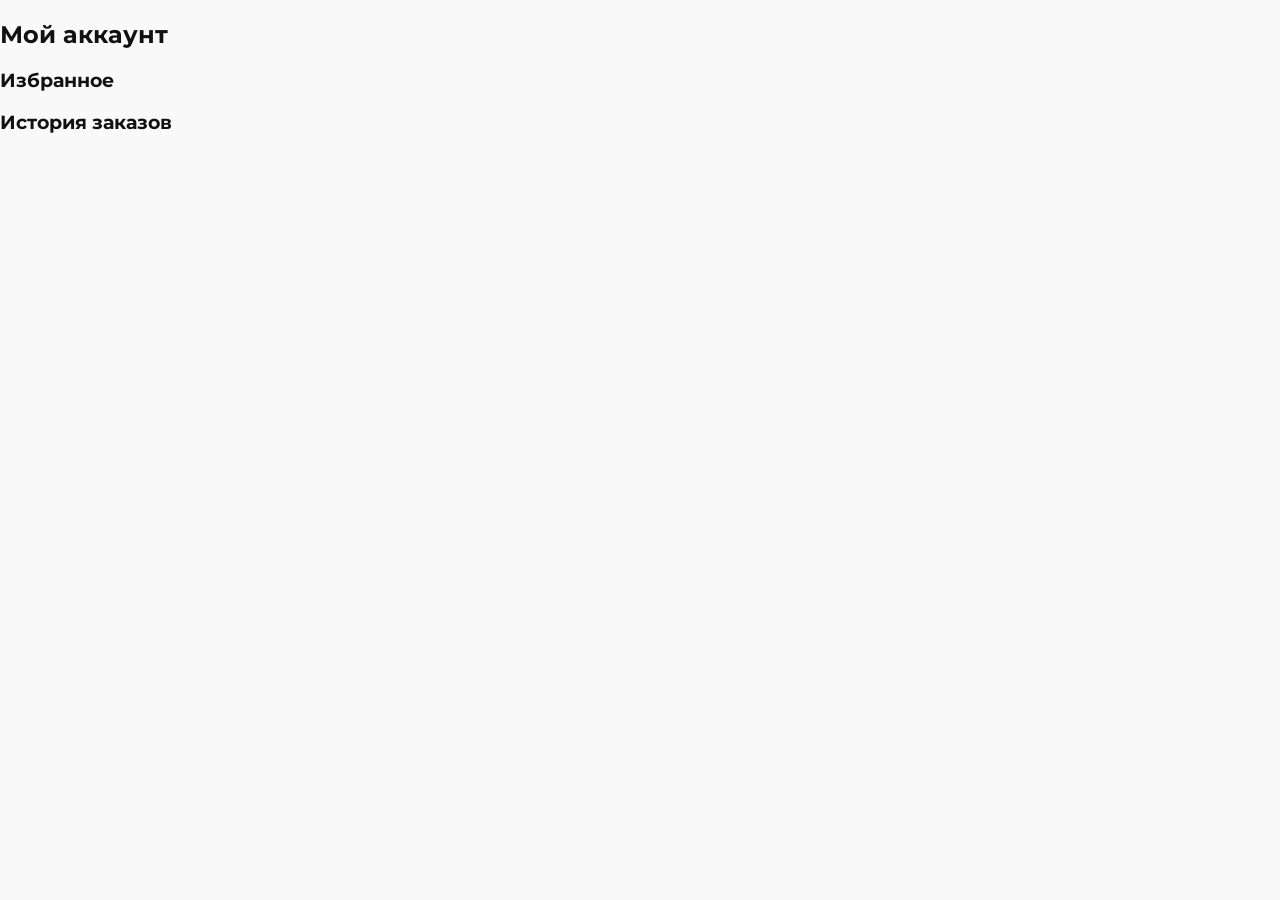
==== account.html @ 9aaf46ed "9" ====
<!DOCTYPE html>
<html>
<head>
  <title>Аккаунт</title>
  <link rel="stylesheet" href="css/style.css">
</head>
<body>

<h2>Мой аккаунт</h2>

<h3>Избранное</h3>
<div id="favorites"></div>

<h3>История заказов</h3>
<div id="orders"></div>

<script>
const favorites = JSON.parse(localStorage.getItem("favorites")) || [];
const orders = JSON.parse(localStorage.getItem("orders")) || [];

document.getElementById("favorites").innerHTML =
  favorites.map(f => `<p>${f.name}</p>`).join("");

document.getElementById("orders").innerHTML =
  orders.map(o => `<p>Заказ ${o.id} - ${o.date}</p>`).join("");
</script>

</body>
</html>
---- css/style.css ----
@import url('https://fonts.googleapis.com/css2?family=Montserrat:wght@300;400;600&display=swap');

body {
  margin: 0;
  font-family: 'Montserrat', sans-serif;
  background: #f9f9f9;
  color: #111;
}

header {
  display: flex;
  justify-content: space-between;
  padding: 20px 40px;
  background: white;
  border-bottom: 1px solid #eee;
  position: sticky;
  top: 0;
}

header h1 {
  font-weight: 600;
  letter-spacing: 2px;
}

nav a {
  margin-left: 25px;
  text-decoration: none;
  color: #111;
  font-weight: 400;
  transition: 0.3s;
}

nav a:hover {
  opacity: 0.6;
}

.container {
  padding: 40px;
}

.products-grid {
  display: grid;
  grid-template-columns: repeat(auto-fill, minmax(240px, 1fr));
  gap: 30px;
}

.product {
  background: white;
  padding: 20px;
  transition: 0.3s;
  cursor: pointer;
}

.product:hover {
  transform: translateY(-5px);
  box-shadow: 0 10px 30px rgba(0,0,0,0.08);
}

.product img {
  width: 100%;
  height: 320px;
  object-fit: cover;
}

.product h3 {
  font-size: 16px;
  margin: 10px 0 5px;
}

.price {
  font-weight: 600;
  margin-bottom: 10px;
}

button {
  background: black;
  color: white;
  border: none;
  padding: 10px;
  width: 100%;
  margin-top: 5px;
  cursor: pointer;
  transition: 0.3s;
}

button:hover {
  background: #333;
}

.filters {
  margin-bottom: 30px;
  display: flex;
  gap: 20px;
  flex-wrap: wrap;
}

input, select {
  padding: 10px;
  border: 1px solid #ddd;
  width: 200px;
}

.auth-container {
  max-width: 400px;
  margin: 80px auto;
  background: white;
  padding: 40px;
  box-shadow: 0 10px 30px rgba(0,0,0,0.05);
}
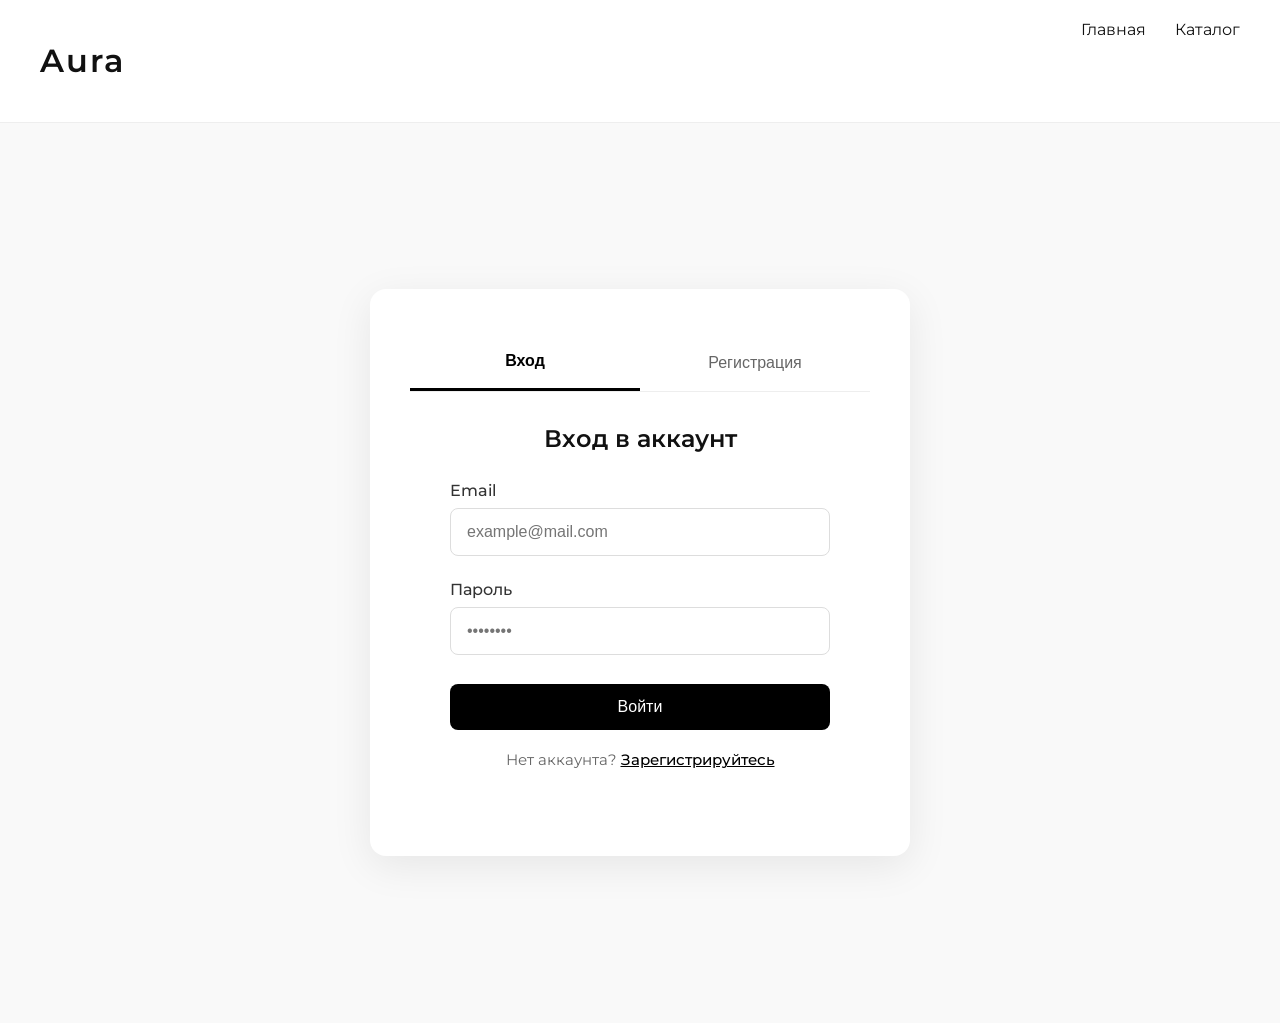
==== commit 5a1c2296: "13" ====
--- a/account.html
+++ b/account.html
@@ -1,29 +1,213 @@
 <!DOCTYPE html>
-<html>
+<html lang="ru">
 <head>
-  <title>Аккаунт</title>
+  <meta charset="UTF-8" />
+  <meta name="viewport" content="width=device-width, initial-scale=1.0"/>
+  <title>Aura — Мой аккаунт</title>
   <link rel="stylesheet" href="css/style.css">
 </head>
 <body>
 
-<h2>Мой аккаунт</h2>
-
-<h3>Избранное</h3>
-<div id="favorites"></div>
-
-<h3>История заказов</h3>
-<div id="orders"></div>
+<header>
+  <h1>Aura</h1>
+  <nav>
+    <a href="index.html">Главная</a>
+    <a href="catalog.html">Каталог</a>
+    <a href="cart.html">Корзина</a>
+  </nav>
+</header>
+
+<main class="account-page">
+  <div class="account-container">
+    <div class="account-header">
+      <h1>Мой аккаунт</h1>
+      <button id="logout-btn" class="btn-logout">Выйти</button>
+    </div>
+
+    <section class="account-section">
+      <h2>Избранное</h2>
+      <div id="favorites" class="favorites-grid"></div>
+    </section>
+
+    <section class="account-section">
+      <h2>История заказов</h2>
+      <div id="orders" class="orders-list"></div>
+    </section>
+
+    <!-- Пустые состояния -->
+    <div id="no-favorites" class="empty-state" style="display:none;">
+      <p>У вас пока нет избранных товаров</p>
+      <a href="catalog.html" class="btn-to-catalog">Перейти в каталог</a>
+    </div>
+
+    <div id="no-orders" class="empty-state" style="display:none;">
+      <p>У вас пока нет заказов</p>
+      <a href="catalog.html" class="btn-to-catalog">Начать покупки</a>
+    </div>
+  </div>
+</main>
+
+<!-- Модальное окно для просмотра товара из избранного -->
+<div id="favoriteModal" class="modal" style="display:none;">
+  <div class="modal-content">
+    <button class="close" onclick="closeFavoriteModal()" aria-label="Закрыть">×</button>
+
+    <div class="modal-body">
+      <div class="modal-image-wrapper">
+        <img id="favModalImage" alt="">
+      </div>
+
+      <div class="modal-info">
+        <h2 id="favModalName"></h2>
+        <p id="favModalBrand" class="brand"></p>
+        <p id="favModalPrice" class="price"></p>
+
+        <p><strong>Выбранный размер:</strong> <span id="favModalSize"></span></p>
+        <p><strong>Выбранный цвет:</strong> <span id="favModalColor"></span></p>
+
+        <div class="modal-actions" style="margin-top: 2rem;">
+          <button id="favToCartBtn" class="btn-primary">Добавить в корзину</button>
+          <button id="favRemoveBtn" class="btn-danger">Удалить из избранного</button>
+        </div>
+      </div>
+    </div>
+  </div>
+</div>
 
 <script>
-const favorites = JSON.parse(localStorage.getItem("favorites")) || [];
-const orders = JSON.parse(localStorage.getItem("orders")) || [];
-
-document.getElementById("favorites").innerHTML =
-  favorites.map(f => `<p>${f.name}</p>`).join("");
-
-document.getElementById("orders").innerHTML =
-  orders.map(o => `<p>Заказ ${o.id} - ${o.date}</p>`).join("");
+// =============================================
+//   Логика страницы аккаунта
+// =============================================
+
+let currentFavoriteIndex = -1; // для отслеживания, какой товар открыт в модалке
+
+function renderAccount() {
+  const favorites = JSON.parse(localStorage.getItem("favorites")) || [];
+  const orders    = JSON.parse(localStorage.getItem("orders"))   || [];
+  const currentUser = localStorage.getItem("currentUser");
+
+  if (!currentUser) {
+    window.location.href = "auth.html";
+    return;
+  }
+
+  const favContainer   = document.getElementById("favorites");
+  const ordersContainer = document.getElementById("orders");
+  const noFav   = document.getElementById("no-favorites");
+  const noOrders = document.getElementById("no-orders");
+
+  // Избранное
+  if (favorites.length === 0) {
+    favContainer.innerHTML = "";
+    noFav.style.display = "block";
+  } else {
+    noFav.style.display = "none";
+    favContainer.innerHTML = favorites.map((item, index) => `
+      <div class="favorite-item">
+        <img src="${item.image}" alt="${item.name}">
+        <div class="item-info">
+          <h4>${item.name}</h4>
+          <p class="brand">${item.brand}</p>
+          <p class="price">${item.price} ₽</p>
+          <p class="selected-variant">
+            <small>Размер: ${item.size || "—"} • Цвет: ${item.color || "—"}</small>
+          </p>
+          <div class="favorite-actions">
+            <button class="btn-view" onclick="openFavoriteModal(${index})">Посмотреть</button>
+            <button class="btn-remove-fav" onclick="removeFromFavorites(${index})">Удалить</button>
+          </div>
+        </div>
+      </div>
+    `).join("");
+  }
+
+  // Заказы (без изменений)
+  if (orders.length === 0) {
+    ordersContainer.innerHTML = "";
+    noOrders.style.display = "block";
+  } else {
+    noOrders.style.display = "none";
+    ordersContainer.innerHTML = orders.map(order => `
+      <div class="order-item">
+        <div class="order-header">
+          <span class="order-id">Заказ №${order.id || "—"}</span>
+          <span class="order-date">${order.date || "—"}</span>
+        </div>
+        <p class="order-status">${order.status || "Обработан"}</p>
+        <p class="order-total">Сумма: <strong>${order.total || "—"} ₽</strong></p>
+      </div>
+    `).join("");
+  }
+}
+
+function openFavoriteModal(index) {
+  const favorites = JSON.parse(localStorage.getItem("favorites")) || [];
+  const item = favorites[index];
+  if (!item) return;
+
+  currentFavoriteIndex = index;
+
+  document.getElementById("favModalImage").src = item.image;
+  document.getElementById("favModalImage").alt = item.name;
+  document.getElementById("favModalName").textContent = item.name;
+  document.getElementById("favModalBrand").textContent = item.brand;
+  document.getElementById("favModalPrice").textContent = `${item.price} ₽`;
+  document.getElementById("favModalSize").textContent = item.size || "Не выбран";
+  document.getElementById("favModalColor").textContent = item.color || "Не выбран";
+
+  // Кнопки
+  document.getElementById("favToCartBtn").onclick = () => addToCartFromFavorites(item);
+  document.getElementById("favRemoveBtn").onclick = () => {
+    removeFromFavorites(index);
+    closeFavoriteModal();
+  };
+
+  document.getElementById("favoriteModal").style.display = "block";
+}
+
+function closeFavoriteModal() {
+  document.getElementById("favoriteModal").style.display = "none";
+  currentFavoriteIndex = -1;
+}
+
+function addToCartFromFavorites(item) {
+  const cart = JSON.parse(localStorage.getItem("cart")) || [];
+  cart.push({
+    ...item,
+    // размер и цвет уже сохранены в объекте избранного
+  });
+  localStorage.setItem("cart", JSON.stringify(cart));
+  alert("Товар добавлен в корзину!");
+  // можно закрыть модалку
+  // closeFavoriteModal();
+}
+
+function removeFromFavorites(index) {
+  let favorites = JSON.parse(localStorage.getItem("favorites")) || [];
+  if (confirm("Удалить товар из избранного?")) {
+    favorites.splice(index, 1);
+    localStorage.setItem("favorites", JSON.stringify(favorites));
+    renderAccount(); // перерисовываем список
+  }
+}
+
+function logout() {
+  if (confirm("Вы действительно хотите выйти?")) {
+    localStorage.removeItem("currentUser");
+    window.location.href = "index.html";
+  }
+}
+
+// Закрытие модалки по клику вне контента
+document.getElementById("favoriteModal")?.addEventListener("click", e => {
+  if (e.target === document.getElementById("favoriteModal")) {
+    closeFavoriteModal();
+  }
+});
+
+// События
+document.getElementById("logout-btn")?.addEventListener("click", logout);
+document.addEventListener("DOMContentLoaded", renderAccount);
 </script>
-
 </body>
 </html>
--- a/css/style.css
+++ b/css/style.css
@@ -106,4 +106,826 @@
   background: white;
   padding: 40px;
   box-shadow: 0 10px 30px rgba(0,0,0,0.05);
-}+}
+
+.auth-wrapper {
+  min-height: calc(100vh - 80px);
+  display: flex;
+  align-items: center;
+  justify-content: center;
+  padding: 40px 20px;
+  background: #f9f9f9;
+}
+
+.auth-container {
+  background: white;
+  border-radius: 16px;
+  box-shadow: 0 10px 40px rgba(0,0,0,0.08);
+  width: 100%;
+  max-width: 460px;
+  overflow: hidden;
+}
+
+.auth-tabs {
+  display: flex;
+  border-bottom: 1px solid #eee;
+}
+
+.tab-btn {
+  flex: 1;
+  padding: 18px;
+  background: none;
+  border: none;
+  font-size: 16px;
+  font-weight: 500;
+  color: #666;
+  cursor: pointer;
+  transition: all 0.2s;
+}
+
+.tab-btn.active {
+  color: #000;
+  border-bottom: 3px solid #000;
+  font-weight: 600;
+}
+
+.auth-form {
+  padding: 32px 40px;
+  display: none;
+}
+
+.auth-form.active {
+  display: block;
+}
+
+.auth-form h2 {
+  text-align: center;
+  margin: 0 0 28px;
+  font-size: 24px;
+  font-weight: 600;
+}
+
+.form-group {
+  margin-bottom: 20px;
+}
+
+.form-group label {
+  display: block;
+  margin-bottom: 8px;
+  font-weight: 500;
+  color: #333;
+}
+
+.form-group input {
+  width: 100%;
+  padding: 14px 16px;
+  border: 1px solid #ddd;
+  border-radius: 8px;
+  font-size: 16px;
+  box-sizing: border-box;
+}
+
+.form-group input:focus {
+  outline: none;
+  border-color: #000;
+  box-shadow: 0 0 0 3px rgba(0,0,0,0.08);
+}
+
+.btn-primary {
+  width: 100%;
+  padding: 14px;
+  background: #000;
+  color: white;
+  border: none;
+  border-radius: 8px;
+  font-size: 16px;
+  font-weight: 500;
+  cursor: pointer;
+  transition: background 0.2s;
+}
+
+.btn-primary:hover {
+  background: #222;
+}
+
+.switch-link {
+  text-align: center;
+  margin-top: 20px;
+  color: #666;
+  font-size: 15px;
+}
+
+.switch-link span {
+  color: #000;
+  font-weight: 500;
+  cursor: pointer;
+  text-decoration: underline;
+}
+
+/* ==========================================================================
+   Стили для страницы корзины
+   ========================================================================== */
+
+   .cart-page {
+    padding: 40px 20px;
+    min-height: calc(100vh - 140px);
+    background: #f9f9f9;
+  }
+  
+  .cart-container {
+    max-width: 1100px;
+    margin: 0 auto;
+  }
+  
+  .cart-container h1 {
+    font-size: 2.1rem;
+    margin: 0 0 2rem;
+    text-align: center;
+    font-weight: 600;
+    letter-spacing: 0.4px;
+  }
+  
+  .cart-items {
+    display: flex;
+    flex-direction: column;
+    gap: 16px;
+    margin-bottom: 2.5rem;
+  }
+  
+  .cart-item {
+    display: flex;
+    align-items: center;
+    gap: 24px;
+    background: white;
+    border-radius: 12px;
+    padding: 16px 20px;
+    box-shadow: 0 3px 12px rgba(0,0,0,0.06);
+    transition: all 0.18s ease;
+    position: relative;
+  }
+  
+  .cart-item:hover {
+    box-shadow: 0 8px 24px rgba(0,0,0,0.1);
+    transform: translateY(-2px);
+  }
+  
+  .item-image img {
+    width: 110px;
+    height: 140px;
+    object-fit: cover;
+    border-radius: 8px;
+  }
+  
+  .item-info {
+    flex: 1;
+  }
+  
+  .item-info h3 {
+    margin: 0 0 6px;
+    font-size: 1.15rem;
+    font-weight: 500;
+  }
+  
+  .item-info .brand {
+    color: #555;
+    font-size: 0.95rem;
+    margin: 0 0 8px;
+  }
+  
+  .item-info .variant {
+    color: #666;
+    font-size: 0.94rem;
+    margin: 0 0 10px;
+  }
+  
+  .item-info .price {
+    font-size: 1.22rem;
+    font-weight: 700;
+    color: #000;
+  }
+  
+  .btn-remove {
+    background: none;
+    border: none;
+    font-size: 1.8rem;
+    color: #999;
+    cursor: pointer;
+    width: 40px;
+    height: 40px;
+    display: flex;
+    align-items: center;
+    justify-content: center;
+    border-radius: 50%;
+    transition: all 0.2s;
+  }
+  
+  .btn-remove:hover {
+    color: #e74c3c;
+    background: #fff0f0;
+  }
+  
+  .cart-summary {
+    background: white;
+    border-radius: 12px;
+    padding: 24px 28px;
+    box-shadow: 0 4px 16px rgba(0,0,0,0.07);
+    max-width: 420px;
+    margin-left: auto;
+  }
+  
+  .summary-row {
+    display: flex;
+    justify-content: space-between;
+    font-size: 1.05rem;
+    margin-bottom: 12px;
+    color: #444;
+  }
+  
+  .summary-row.total {
+    font-size: 1.35rem;
+    font-weight: 700;
+    color: #000;
+    border-top: 1px solid #eee;
+    padding-top: 16px;
+    margin-top: 12px;
+  }
+  
+  .btn-checkout,
+  .btn-to-catalog {
+    display: block;
+    width: 100%;
+    padding: 14px;
+    margin-top: 1.2rem;
+    background: #000;
+    color: white;
+    border: none;
+    border-radius: 8px;
+    font-size: 1.05rem;
+    font-weight: 500;
+    text-align: center;
+    text-decoration: none;
+    transition: background 0.2s;
+  }
+  
+  .btn-checkout:hover,
+  .btn-to-catalog:hover {
+    background: #222;
+  }
+  
+  .empty-cart-message {
+    text-align: center;
+    padding: 80px 20px;
+    color: #777;
+  }
+  
+  .empty-cart-message p {
+    font-size: 1.3rem;
+    margin-bottom: 1.8rem;
+  }
+  
+  /* Мобильная адаптация */
+  @media (max-width: 768px) {
+    .cart-item {
+      flex-direction: column;
+      align-items: flex-start;
+      gap: 16px;
+      padding: 16px;
+    }
+  
+    .item-image img {
+      width: 100%;
+      height: auto;
+      max-height: 220px;
+    }
+  
+    .cart-summary {
+      max-width: 100%;
+    }
+  }
+
+  /* ==========================================================================
+   Стили страницы "Мой аккаунт"
+   ========================================================================== */
+
+.account-page {
+  padding: 40px 20px;
+  background: #f9f9f9;
+  min-height: calc(100vh - 80px);
+}
+
+.account-container {
+  max-width: 1100px;
+  margin: 0 auto;
+}
+
+.account-header {
+  display: flex;
+  justify-content: space-between;
+  align-items: center;
+  margin-bottom: 2.5rem;
+  flex-wrap: wrap;
+  gap: 20px;
+}
+
+.account-header h1 {
+  margin: 0;
+  font-size: 2.2rem;
+  font-weight: 600;
+}
+
+.btn-logout {
+  background: #e74c3c;
+  color: white;
+  border: none;
+  padding: 10px 24px;
+  border-radius: 8px;
+  font-size: 1rem;
+  font-weight: 500;
+  cursor: pointer;
+  transition: background 0.2s;
+}
+
+.btn-logout:hover {
+  background: #c0392b;
+}
+
+.account-section {
+  margin-bottom: 3rem;
+}
+
+.account-section h2 {
+  font-size: 1.55rem;
+  margin: 0 0 1.4rem;
+  font-weight: 600;
+  color: #222;
+}
+
+/* Избранное — карточки */
+.favorites-grid {
+  display: grid;
+  grid-template-columns: repeat(auto-fill, minmax(240px, 1fr));
+  gap: 20px;
+}
+
+.favorite-item {
+  background: white;
+  border-radius: 12px;
+  overflow: hidden;
+  box-shadow: 0 3px 12px rgba(0,0,0,0.06);
+  transition: all 0.18s;
+}
+
+.favorite-item:hover {
+  transform: translateY(-4px);
+  box-shadow: 0 8px 24px rgba(0,0,0,0.12);
+}
+
+.favorite-item img {
+  width: 100%;
+  height: 280px;
+  object-fit: cover;
+}
+
+.favorite-item .item-info {
+  padding: 14px 16px;
+}
+
+.favorite-item h4 {
+  margin: 0 0 6px;
+  font-size: 1.05rem;
+  font-weight: 500;
+}
+
+.favorite-item .brand {
+  color: #666;
+  font-size: 0.92rem;
+  margin: 0 0 8px;
+}
+
+.favorite-item .price {
+  font-size: 1.15rem;
+  font-weight: 700;
+  margin: 0 0 10px;
+}
+
+.favorite-item .view-product {
+  color: #000;
+  font-weight: 500;
+  text-decoration: underline;
+  font-size: 0.95rem;
+}
+
+/* История заказов */
+.orders-list {
+  display: flex;
+  flex-direction: column;
+  gap: 16px;
+}
+
+.order-item {
+  background: white;
+  border-radius: 10px;
+  padding: 20px;
+  box-shadow: 0 2px 10px rgba(0,0,0,0.05);
+}
+
+.order-header {
+  display: flex;
+  justify-content: space-between;
+  align-items: center;
+  margin-bottom: 12px;
+  flex-wrap: wrap;
+  gap: 12px;
+}
+
+.order-id {
+  font-weight: 600;
+  font-size: 1.1rem;
+}
+
+.order-date {
+  color: #555;
+  font-size: 0.95rem;
+}
+
+.order-status {
+  color: #27ae60;
+  font-weight: 500;
+  margin: 0 0 8px;
+}
+
+.order-total {
+  margin: 0;
+  font-size: 1.05rem;
+}
+
+/* Пустые состояния */
+.empty-state {
+  text-align: center;
+  padding: 80px 20px;
+  color: #777;
+}
+
+.empty-state p {
+  font-size: 1.25rem;
+  margin-bottom: 1.6rem;
+}
+
+.btn-to-catalog {
+  display: inline-block;
+  padding: 12px 28px;
+  background: #000;
+  color: white;
+  border-radius: 8px;
+  text-decoration: none;
+  font-weight: 500;
+  transition: background 0.2s;
+}
+
+.btn-to-catalog:hover {
+  background: #222;
+}
+
+/* Мобильная адаптация */
+@media (max-width: 768px) {
+  .account-header {
+    flex-direction: column;
+    align-items: flex-start;
+  }
+  
+  .favorites-grid {
+    grid-template-columns: repeat(auto-fill, minmax(200px, 1fr));
+  }
+}
+
+/* ── Каталог ── */
+.catalog-page {
+  padding: 40px 20px;
+  background: #f9f9f9;
+}
+
+.container h1 {
+  font-size: 2.2rem;
+  text-align: center;
+  margin: 0 0 2rem;
+  font-weight: 600;
+}
+
+.filters {
+  display: flex;
+  flex-wrap: wrap;
+  gap: 16px;
+  margin-bottom: 2.5rem;
+  justify-content: center;
+}
+
+.filters select,
+.filters input[type="number"],
+.filters button {
+  padding: 12px 16px;
+  font-size: 1rem;
+  border: 1px solid #ddd;
+  border-radius: 8px;
+  min-width: 160px;
+}
+
+.filters button {
+  background: #000;
+  color: white;
+  border: none;
+  cursor: pointer;
+  transition: background 0.2s;
+}
+
+.filters button:hover {
+  background: #222;
+}
+
+/* ── Модальное окно ── */
+.modal {
+  display: none;
+  position: fixed;
+  inset: 0;
+  background: rgba(0,0,0,0.65);
+  z-index: 2000;
+  align-items: center;
+  justify-content: center;
+  backdrop-filter: blur(3px);
+}
+
+.modal-content {
+  background: white;
+  border-radius: 16px;
+  width: 92%;
+  max-width: 920px;
+  max-height: 90vh;
+  overflow-y: auto;
+  box-shadow: 0 20px 60px rgba(0,0,0,0.28);
+  position: relative;
+}
+
+.close {
+  position: absolute;
+  top: 16px;
+  right: 20px;
+  font-size: 2.4rem;
+  color: #444;
+  background: none;
+  border: none;
+  cursor: pointer;
+  line-height: 1;
+  z-index: 10;
+}
+
+.close:hover {
+  color: #000;
+}
+
+.modal-body {
+  display: flex;
+  gap: 36px;
+  padding: 40px;
+}
+
+.modal-left {
+  flex: 0 0 45%;
+}
+
+.modal-left img {
+  width: 100%;
+  height: auto;
+  max-height: 580px;
+  object-fit: contain;
+  border-radius: 10px;
+}
+
+.modal-right {
+  flex: 1;
+  display: flex;
+  flex-direction: column;
+}
+
+.modal-right h2 {
+  margin: 0 0 0.6rem;
+  font-size: 1.9rem;
+  font-weight: 600;
+}
+
+.modal-right .brand {
+  color: #666;
+  font-size: 1.08rem;
+  margin: 0 0 1.2rem;
+}
+
+.modal-right .price {
+  font-size: 2rem;
+  font-weight: 700;
+  color: #c00;
+  margin: 0 0 1.8rem;
+}
+
+.form-group {
+  margin-bottom: 1.5rem;
+}
+
+.form-group label {
+  display: block;
+  margin-bottom: 0.5rem;
+  font-weight: 500;
+  font-size: 1rem;
+}
+
+.form-group select {
+  width: 100%;
+  padding: 12px 16px;
+  font-size: 1rem;
+  border: 1px solid #ccc;
+  border-radius: 8px;
+  background: white;
+}
+
+.modal-buttons {
+  margin-top: 1.8rem;
+  display: flex;
+  gap: 16px;
+}
+
+.btn-add-to-cart,
+.btn-add-to-fav {
+  flex: 1;
+  padding: 14px 20px;
+  font-size: 1.05rem;
+  font-weight: 500;
+  border-radius: 8px;
+  cursor: pointer;
+  transition: all 0.2s;
+}
+
+.btn-add-to-cart {
+  background: #000;
+  color: white;
+  border: none;
+}
+
+.btn-add-to-cart:hover {
+  background: #111;
+}
+
+.btn-add-to-fav {
+  background: #f8f8f8;
+  color: #000;
+  border: 1px solid #ddd;
+}
+
+.btn-add-to-fav:hover {
+  background: #eee;
+}
+
+/* Мобильная версия модалки */
+@media (max-width: 768px) {
+  .modal-body {
+    flex-direction: column;
+    padding: 24px;
+    gap: 28px;
+  }
+  .modal-left {
+    flex: 0 0 auto;
+  }
+  .modal-left img {
+    max-height: 420px;
+  }
+}
+
+/* ==========================================================================
+   Стили админ-панели
+   ========================================================================== */
+
+   .admin-page {
+    padding: 40px 20px;
+    background: #f9f9f9;
+    min-height: calc(100vh - 80px);
+  }
+  
+  .admin-container {
+    max-width: 1200px;
+    margin: 0 auto;
+  }
+  
+  .admin-header {
+    display: flex;
+    justify-content: space-between;
+    align-items: center;
+    margin-bottom: 2.5rem;
+    flex-wrap: wrap;
+    gap: 20px;
+  }
+  
+  .admin-header h1 {
+    margin: 0;
+    font-size: 2.3rem;
+    font-weight: 600;
+  }
+  
+  .btn-logout {
+    background: #e74c3c;
+    color: white;
+    border: none;
+    padding: 10px 26px;
+    border-radius: 8px;
+    font-size: 1.05rem;
+    font-weight: 500;
+    cursor: pointer;
+    transition: background 0.2s;
+  }
+  
+  .btn-logout:hover {
+    background: #c0392b;
+  }
+  
+  .stats-grid {
+    display: grid;
+    grid-template-columns: repeat(auto-fit, minmax(260px, 1fr));
+    gap: 20px;
+    margin-bottom: 3rem;
+  }
+  
+  .stat-card {
+    background: white;
+    border-radius: 12px;
+    padding: 28px 24px;
+    text-align: center;
+    box-shadow: 0 4px 16px rgba(0,0,0,0.06);
+  }
+  
+  .stat-value {
+    font-size: 2.8rem;
+    font-weight: 700;
+    color: #000;
+    margin-bottom: 8px;
+  }
+  
+  .stat-label {
+    color: #555;
+    font-size: 1.05rem;
+  }
+  
+  .admin-section {
+    margin-bottom: 3rem;
+  }
+  
+  .admin-section h2 {
+    font-size: 1.6rem;
+    margin: 0 0 1.4rem;
+    font-weight: 600;
+  }
+  
+  .admin-actions {
+    display: grid;
+    grid-template-columns: repeat(auto-fit, minmax(220px, 1fr));
+    gap: 16px;
+  }
+  
+  .admin-btn {
+    padding: 16px;
+    background: #000;
+    color: white;
+    border: none;
+    border-radius: 10px;
+    font-size: 1.05rem;
+    font-weight: 500;
+    cursor: pointer;
+    transition: all 0.2s;
+  }
+  
+  .admin-btn:hover:not(:disabled) {
+    background: #111;
+    transform: translateY(-2px);
+  }
+  
+  .admin-btn:disabled {
+    background: #ccc;
+    cursor: not-allowed;
+  }
+  
+  .admin-btn.danger {
+    background: #e74c3c;
+  }
+  
+  .admin-btn.danger:hover:not(:disabled) {
+    background: #c0392b;
+  }
+  
+  .note {
+    margin-top: 1.2rem;
+    color: #777;
+    font-size: 0.95rem;
+    text-align: center;
+  }
+  
+  .admin-message {
+    padding: 20px;
+    background: #fff3cd;
+    border: 1px solid #ffeeba;
+    border-radius: 8px;
+    color: #856404;
+  }
